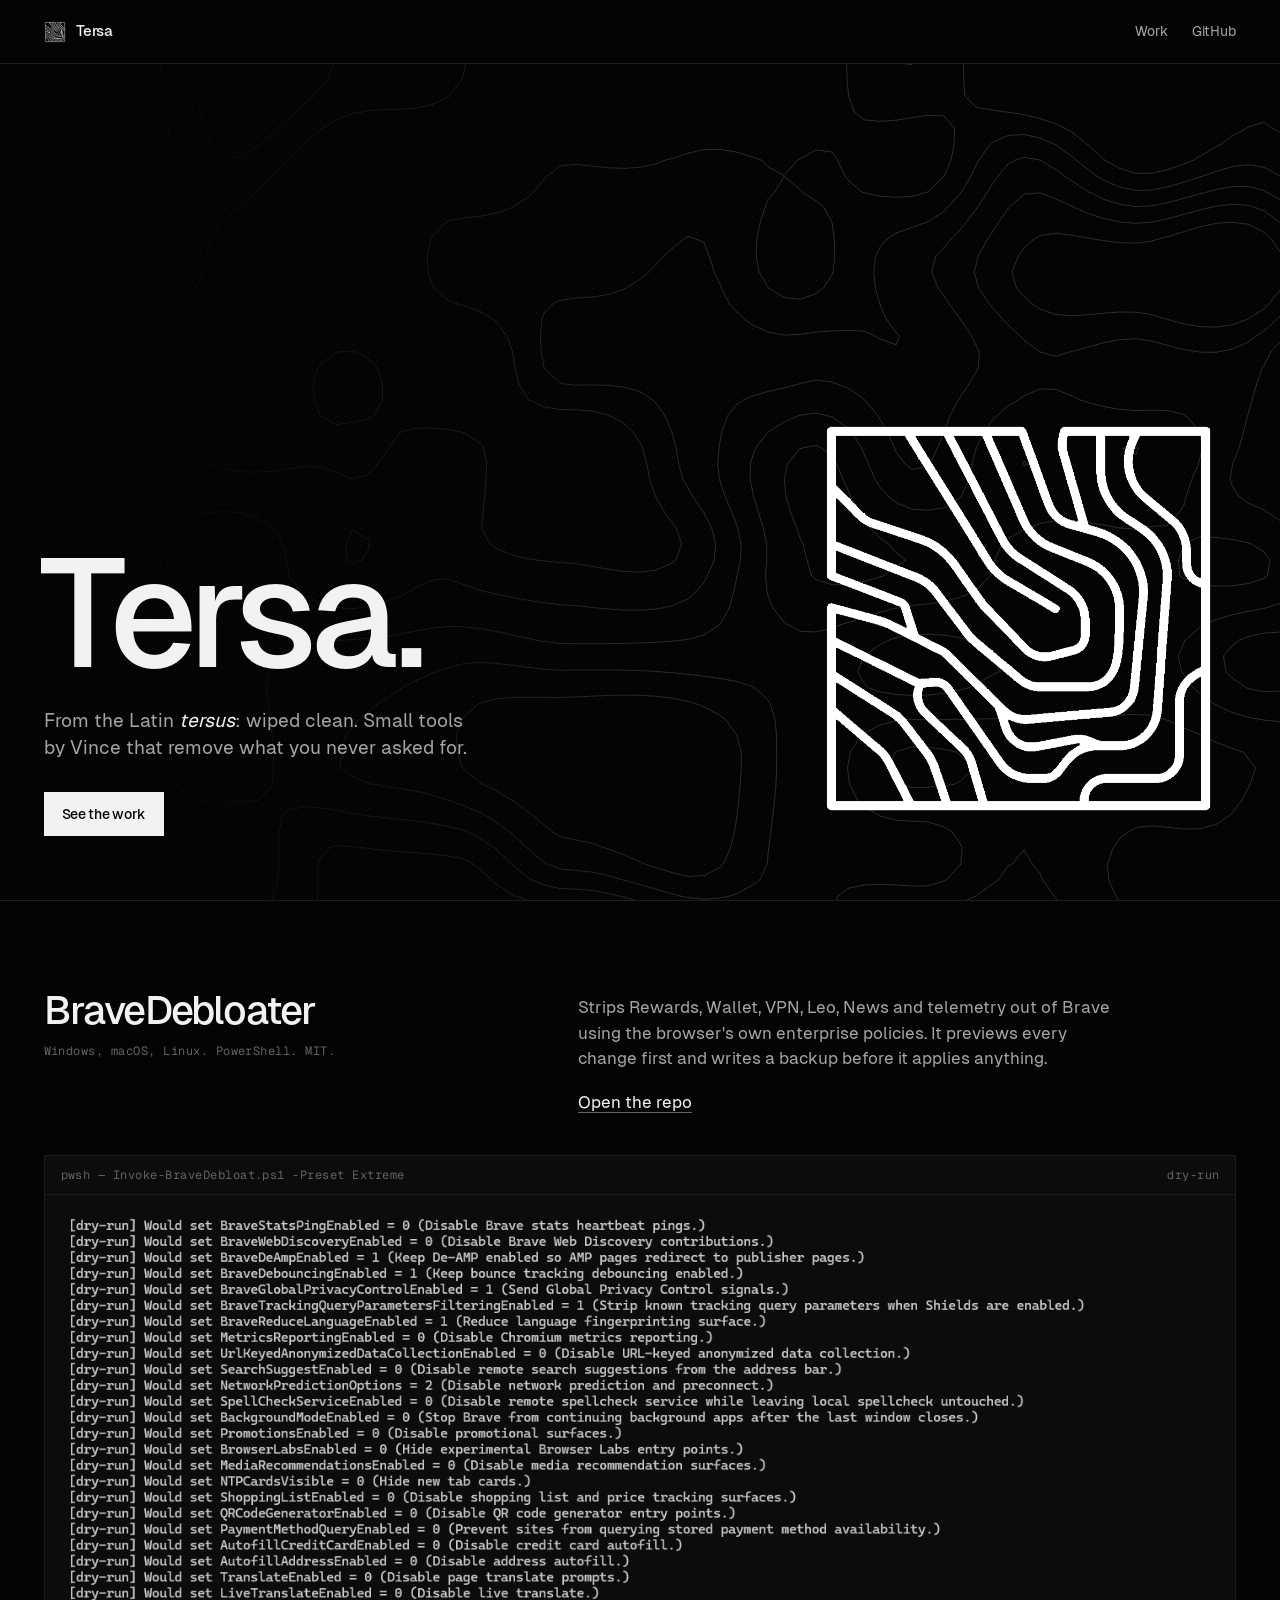
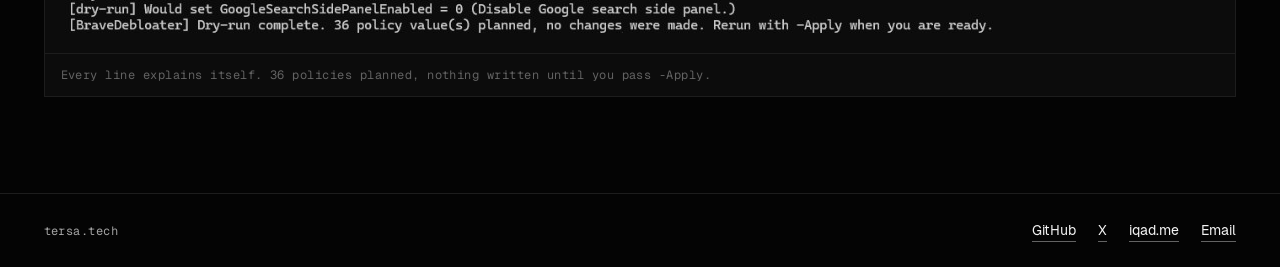
==== index.html @ a469befe "Publish the Tersa site for GitHub Pages. Co-authored-by: Cursor <cursoragent@cursor.com>" ====
<!doctype html>
<html lang="en">
<head>
  <meta charset="utf-8" />
  <meta name="viewport" content="width=device-width, initial-scale=1" />
  <title>Tersa</title>
  <meta name="description" content="Tersa, from the Latin tersus: wiped clean. Small tools by Vince that remove what you never asked for. Home of BraveDebloater." />
  <meta name="theme-color" content="#121212" />
  <link rel="canonical" href="https://tersa.tech/" />
  <link rel="icon" type="image/png" href="/assets/favicon.png" />
  <link rel="apple-touch-icon" href="/assets/apple-touch.png" />
  <meta property="og:type" content="website" />
  <meta property="og:url" content="https://tersa.tech/" />
  <meta property="og:title" content="Tersa" />
  <meta property="og:description" content="From the Latin tersus: wiped clean. Small tools that remove what you never asked for." />
  <meta property="og:image" content="https://tersa.tech/assets/og.png" />
  <meta property="og:image:alt" content="Tersa mark" />
  <meta name="twitter:card" content="summary" />
  <meta name="twitter:title" content="Tersa" />
  <meta name="twitter:description" content="From the Latin tersus: wiped clean. Small tools that remove what you never asked for." />
  <meta name="twitter:image" content="https://tersa.tech/assets/og.png" />
  <link rel="preload" href="/assets/fonts/geist-sans-400.woff2" as="font" type="font/woff2" crossorigin />
  <link rel="preload" href="/assets/fonts/geist-sans-500.woff2" as="font" type="font/woff2" crossorigin />
  <link rel="preload" href="/assets/fonts/geist-mono-400.woff2" as="font" type="font/woff2" crossorigin />
  <link rel="stylesheet" href="/site.css" />
  <noscript><style>.reveal{opacity:1!important;animation:none!important;transform:none!important}</style></noscript>
</head>
<body>
  <a class="skip" href="#work">Skip to work</a>

  <header>
    <a class="brand" href="/">
      <img src="/assets/tersa-mark-white.png" width="22" height="22" alt="" />
      <span class="wordmark">Tersa</span>
    </a>
    <nav>
      <a href="#work">Work</a>
      <a href="https://github.com/osfv" target="_blank" rel="noopener">GitHub</a>
    </nav>
  </header>

  <section class="hero">
    <canvas class="contour" aria-hidden="true"></canvas>
    <div class="hero-copy reveal">
      <h1>Tersa.</h1>
      <p class="lede">From the Latin <em>tersus</em>: wiped clean. Small tools by Vince that remove what you never asked for.</p>
      <a class="btn" href="#work">See the work</a>
    </div>
    <div class="mark-wrap reveal">
      <img src="/assets/tersa-mark-white.png" width="440" height="440" alt="Tersa mark" />
    </div>
  </section>

  <section class="work" id="work">
    <div class="work-head">
      <div class="reveal">
        <h2>BraveDebloater</h2>
        <p class="facts mono">Windows, macOS, Linux. PowerShell. MIT.</p>
      </div>
      <div class="work-copy reveal">
        <p>Strips Rewards, Wallet, VPN, Leo, News and telemetry out of Brave using the browser's own enterprise policies. It previews every change first and writes a backup before it applies anything.</p>
        <a href="https://github.com/osfv/BraveDebloater" target="_blank" rel="noopener">Open the repo</a>
      </div>
    </div>
    <figure class="shot reveal">
      <div class="shot-bar mono" aria-hidden="true">
        <span>pwsh &mdash; Invoke-BraveDebloat.ps1 -Preset Extreme</span>
        <span>dry-run</span>
      </div>
      <div class="shot-body">
        <img src="/assets/work/dry-run.png" width="1024" height="420" loading="lazy" alt="BraveDebloater dry-run output. Each line reads Would set, then a policy name and value with a plain explanation, ending with: Dry-run complete. 36 policy values planned, no changes were made." />
      </div>
      <figcaption class="mono">Every line explains itself. 36 policies planned, nothing written until you pass -Apply.</figcaption>
    </figure>
  </section>

  <footer>
    <a class="foot-home mono" href="/">tersa.tech</a>
    <div class="foot-links">
      <a href="https://github.com/osfv" target="_blank" rel="noopener">GitHub</a>
      <a href="https://x.com/oxcipity" target="_blank" rel="noopener">X</a>
      <a href="https://iqad.me" target="_blank" rel="noopener">iqad.me</a>
      <a href="mailto:hi@iqad.baby">Email</a>
    </div>
  </footer>

  <script src="/site.js" defer></script>
</body>
</html>
---- site.css ----
@font-face {
  font-family: "Geist";
  src: url("/assets/fonts/geist-sans-400.woff2") format("woff2");
  font-weight: 400;
  font-style: normal;
  font-display: swap;
}

@font-face {
  font-family: "Geist";
  src: url("/assets/fonts/geist-sans-500.woff2") format("woff2");
  font-weight: 500;
  font-style: normal;
  font-display: swap;
}

@font-face {
  font-family: "Geist Mono";
  src: url("/assets/fonts/geist-mono-400.woff2") format("woff2");
  font-weight: 400;
  font-style: normal;
  font-display: swap;
}

:root {
  color-scheme: dark;
  --bg: oklch(11% 0 0);
  --panel: oklch(13% 0 0);
  --ink: oklch(96% 0 0);
  --mute: oklch(72% 0 0);
  --dim: oklch(50% 0 0);
  --line: oklch(23% 0 0);
  --pad: clamp(18px, 3.4vw, 48px);
  --nav: 64px;
}

* { box-sizing: border-box; }

html {
  background: var(--bg);
  scroll-behavior: smooth;
  scrollbar-width: thin;
  scrollbar-color: var(--line) transparent;
}

body {
  margin: 0;
  min-height: 100dvh;
  background: var(--bg);
  color: var(--mute);
  font: 400 17px/1.5 Geist, ui-sans-serif, system-ui, sans-serif;
  -webkit-font-smoothing: antialiased;
  text-rendering: optimizeLegibility;
}

body::before {
  content: "";
  position: fixed;
  inset: 0;
  z-index: 8;
  pointer-events: none;
  opacity: 0.05;
  background-image: url("data:image/svg+xml,%3Csvg xmlns='http://www.w3.org/2000/svg' width='8' height='8'%3E%3Crect width='1' height='1' fill='%23fff'/%3E%3C/svg%3E");
}

::selection {
  background: var(--ink);
  color: var(--bg);
}

.skip {
  position: absolute;
  left: 12px;
  top: 8px;
  z-index: 12;
  padding: 8px 12px;
  background: var(--ink);
  color: var(--bg);
  text-decoration: none;
  transform: translateY(-200%);
}

.skip:focus { transform: none; }

a {
  color: var(--ink);
  text-decoration: none;
  box-shadow: 0 1px 0 var(--dim);
}

a:hover {
  color: var(--bg);
  background: var(--ink);
  box-shadow: 0 1px 0 var(--ink);
}

a:focus-visible {
  outline: 2px solid var(--ink);
  outline-offset: 3px;
}

.mono {
  font-family: "Geist Mono", ui-monospace, monospace;
  font-size: 12px;
  letter-spacing: 0.04em;
}

/* Header */

header {
  position: sticky;
  top: 0;
  z-index: 6;
  height: var(--nav);
  display: flex;
  align-items: center;
  justify-content: space-between;
  gap: 24px;
  padding: 0 var(--pad);
  background: color-mix(in oklab, var(--bg) 86%, transparent);
  backdrop-filter: blur(6px);
  border-bottom: 1px solid var(--line);
}

.brand {
  display: inline-flex;
  align-items: center;
  gap: 10px;
  color: var(--ink);
  box-shadow: none;
}

.brand:hover {
  color: var(--ink);
  background: none;
  box-shadow: none;
}

.brand img {
  width: 22px;
  height: 22px;
  display: block;
}

.wordmark {
  font-weight: 500;
  font-size: 15px;
  letter-spacing: -0.03em;
}

nav {
  display: flex;
  align-items: center;
  gap: 24px;
}

nav a {
  color: var(--mute);
  box-shadow: none;
  font-size: 14px;
}

nav a:hover { color: var(--bg); }

/* Hero */

.hero {
  position: relative;
  isolation: isolate;
  overflow: hidden;
  display: grid;
  grid-template-columns: minmax(0, 1fr) auto;
  gap: clamp(24px, 5vw, 80px);
  align-items: end;
  min-height: calc(100dvh - var(--nav));
  padding: 64px var(--pad) 64px;
}

.contour {
  position: absolute;
  inset: 0;
  z-index: -1;
  pointer-events: none;
  mask-image: linear-gradient(to right, transparent 8%, #000 55%);
  -webkit-mask-image: linear-gradient(to right, transparent 8%, #000 55%);
}

.hero-copy {
  max-width: 36rem;
}

h1 {
  margin: 0 0 20px -0.04em;
  color: var(--ink);
  font-size: clamp(72px, 12vw, 168px);
  font-weight: 500;
  letter-spacing: -0.06em;
  line-height: 0.95;
}

.lede {
  margin: 0 0 30px;
  max-width: 34ch;
  font-size: 19px;
  line-height: 1.45;
}

.lede em {
  color: var(--ink);
  font-style: italic;
}

.btn {
  display: inline-flex;
  align-items: center;
  min-height: 44px;
  padding: 0 18px;
  background: var(--ink);
  color: var(--bg);
  box-shadow: none;
  font-size: 14px;
  font-weight: 500;
  letter-spacing: -0.02em;
  white-space: nowrap;
}

.btn:hover {
  background: transparent;
  color: var(--ink);
  box-shadow: inset 0 0 0 1px var(--ink);
}

.btn:active { transform: translateY(1px); }

.mark-wrap img {
  display: block;
  width: min(34vw, 440px);
  height: auto;
}

/* Work */

.work {
  padding: 88px var(--pad) 96px;
  border-top: 1px solid var(--line);
  scroll-margin-top: var(--nav);
}

.work-head {
  display: grid;
  grid-template-columns: minmax(0, 5fr) minmax(0, 7fr);
  gap: clamp(28px, 5vw, 80px);
  align-items: start;
  margin-bottom: 40px;
}

.work h2 {
  margin: 0 0 10px;
  color: var(--ink);
  font-size: clamp(30px, 3.6vw, 40px);
  font-weight: 500;
  letter-spacing: -0.045em;
  line-height: 1.08;
}

.work-copy {
  max-width: 34rem;
  padding-top: 6px;
}

.work-copy p {
  margin: 0 0 18px;
  max-width: 52ch;
}

.facts {
  margin: 0;
  color: var(--dim);
}

/* Terminal frame. Background matches the screenshot exactly so the image has no edge. */

.shot {
  --shell: #0c0c0c;
  margin: 0;
  border: 1px solid var(--line);
  background: var(--shell);
}

.shot-bar {
  display: flex;
  justify-content: space-between;
  gap: 16px;
  padding: 10px 16px;
  color: var(--dim);
  border-bottom: 1px solid var(--line);
  white-space: nowrap;
  overflow: hidden;
}

.shot-bar span:first-child {
  overflow: hidden;
  text-overflow: ellipsis;
}

.shot-body {
  position: relative;
  padding: 18px 20px 20px;
  overflow-x: auto;
  scrollbar-width: none;
}

.shot-body::-webkit-scrollbar { display: none; }

.shot-body img {
  display: block;
  width: min(100%, 1024px);
  height: auto;
}

.shot figcaption {
  padding: 12px 16px;
  color: var(--dim);
  border-top: 1px solid var(--line);
}

/* Footer */

footer {
  display: flex;
  flex-wrap: wrap;
  align-items: center;
  justify-content: space-between;
  gap: 14px 28px;
  padding: 26px var(--pad);
  border-top: 1px solid var(--line);
  color: var(--dim);
}

.foot-home {
  color: var(--mute);
  box-shadow: none;
}

.foot-home:hover {
  color: var(--bg);
}

.foot-links {
  display: flex;
  flex-wrap: wrap;
  gap: 22px;
}

.foot-links a {
  font-size: 14px;
}

/* 404 */

.lost {
  min-height: calc(100dvh - var(--nav));
  display: grid;
  align-content: center;
  padding: 48px var(--pad) 80px;
  max-width: 40rem;
}

.lost-mark {
  width: 72px;
  height: auto;
  margin-bottom: 22px;
}

.lost h1 {
  margin-bottom: 10px;
  font-size: clamp(48px, 8vw, 96px);
}

.lost p { margin: 0 0 28px; }

/* Motion */

.hero .reveal { opacity: 0; }
html.is-ready .hero-copy { animation: snap-in 420ms steps(4, end) 40ms both; }
html.is-ready .mark-wrap { animation: snap-in 560ms steps(4, end) 140ms both; }

.work .reveal {
  opacity: 0;
  transform: translateY(10px);
  transition: opacity 480ms steps(4, end), transform 480ms cubic-bezier(0.16, 1, 0.3, 1);
}

.work .reveal.in {
  opacity: 1;
  transform: none;
}

.work-copy.reveal { transition-delay: 70ms; }
.shot.reveal { transition-delay: 140ms; }

html:not(.is-ready) .lost > * { opacity: 0; }
html.is-ready .lost > * { animation: snap-in 400ms steps(4, end) var(--d, 0ms) both; }

@keyframes snap-in {
  from { opacity: 0; }
  to { opacity: 1; }
}

/* Mobile */

@media (max-width: 767px) {
  .hero {
    grid-template-columns: 1fr;
    align-items: start;
    align-content: space-between;
    padding: 36px var(--pad) 40px;
    gap: 40px;
  }

  .contour {
    mask-image: linear-gradient(to bottom, #000 30%, transparent 85%);
    -webkit-mask-image: linear-gradient(to bottom, #000 30%, transparent 85%);
  }

  .mark-wrap { order: -1; }

  .mark-wrap img { width: 120px; }

  h1 { font-size: clamp(64px, 20vw, 96px); }

  .lede {
    font-size: 17px;
    max-width: none;
  }

  .work { padding: 56px var(--pad) 64px; }

  .work-head {
    grid-template-columns: 1fr;
    gap: 18px;
    margin-bottom: 28px;
  }

  .work-copy { padding-top: 0; }

  .shot-body { padding: 14px; }

  /* Keep the text legible: hold the image near native size and let it pan. */
  .shot-body img {
    width: 880px;
    max-width: none;
  }

  footer {
    flex-direction: column;
    align-items: flex-start;
  }
}

@media (prefers-reduced-motion: reduce) {
  html { scroll-behavior: auto; }

  .hero .reveal,
  .work .reveal,
  html.is-ready .lost > * {
    opacity: 1 !important;
    transform: none !important;
    animation: none !important;
    transition: none !important;
  }

  .btn:active { transform: none; }
}
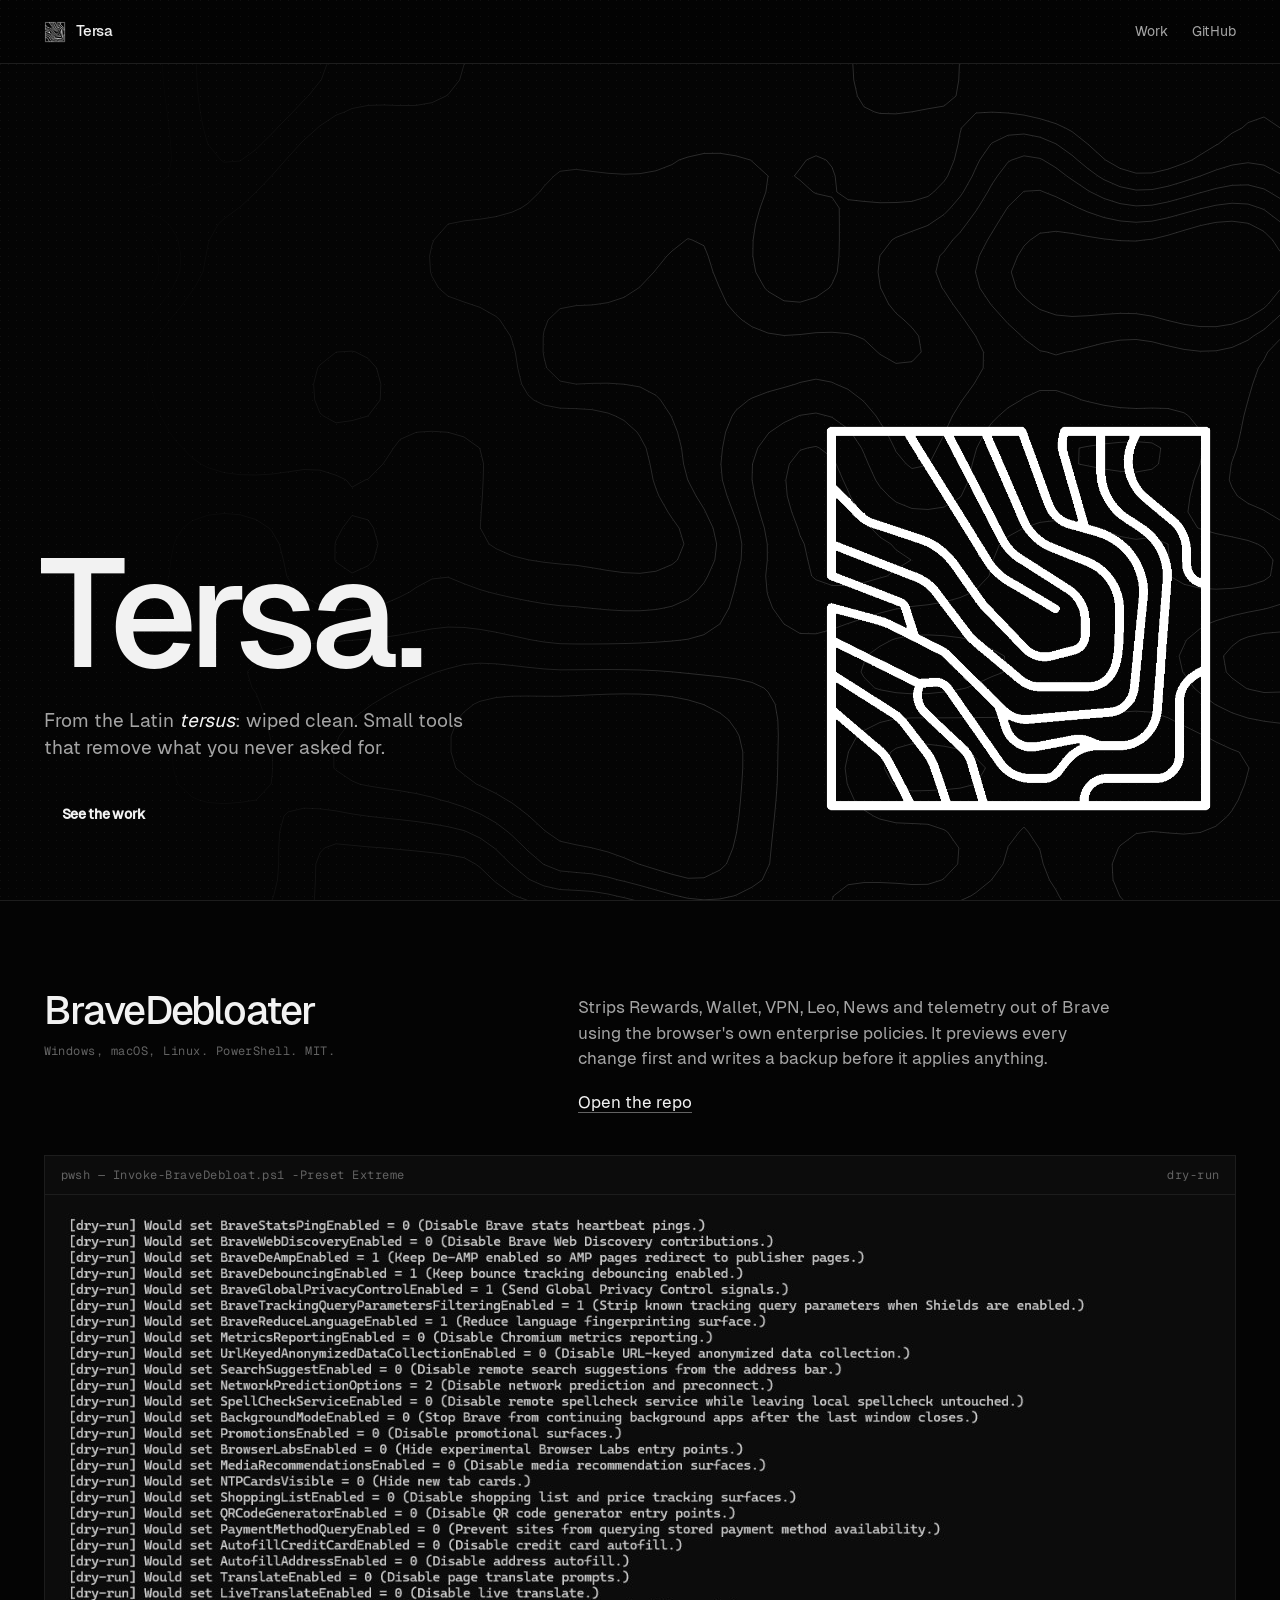
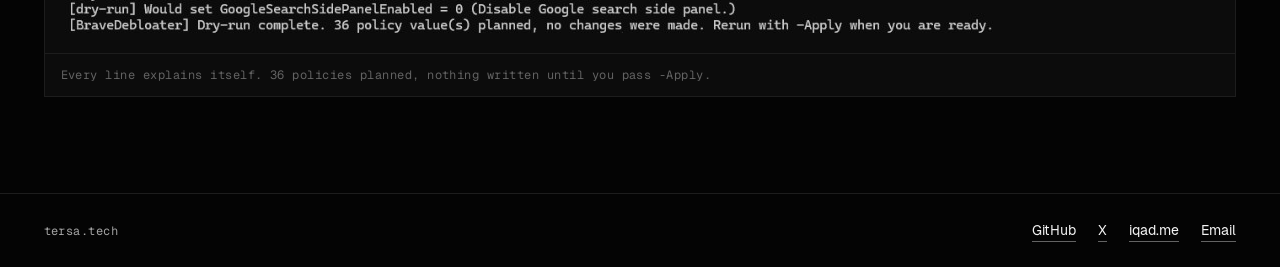
==== commit f911b57c: "Drop the See the work outline and Vince from the lede. Co-authored-by: Cursor <cursoragent@cursor.co" ====
--- a/index.html
+++ b/index.html
@@ -4,7 +4,7 @@
   <meta charset="utf-8" />
   <meta name="viewport" content="width=device-width, initial-scale=1" />
   <title>Tersa</title>
-  <meta name="description" content="Tersa, from the Latin tersus: wiped clean. Small tools by Vince that remove what you never asked for. Home of BraveDebloater." />
+  <meta name="description" content="Tersa, from the Latin tersus: wiped clean. Small tools that remove what you never asked for. Home of BraveDebloater." />
   <meta name="theme-color" content="#121212" />
   <link rel="canonical" href="https://tersa.tech/" />
   <link rel="icon" type="image/png" href="/assets/favicon.png" />
@@ -43,7 +43,7 @@
     <canvas class="contour" aria-hidden="true"></canvas>
     <div class="hero-copy reveal">
       <h1>Tersa.</h1>
-      <p class="lede">From the Latin <em>tersus</em>: wiped clean. Small tools by Vince that remove what you never asked for.</p>
+      <p class="lede">From the Latin <em>tersus</em>: wiped clean. Small tools that remove what you never asked for.</p>
       <a class="btn" href="#work">See the work</a>
     </div>
     <div class="mark-wrap reveal">
--- a/site.css
+++ b/site.css
@@ -215,19 +215,19 @@
   align-items: center;
   min-height: 44px;
   padding: 0 18px;
+  background: transparent;
+  color: var(--ink);
+  box-shadow: none;
+  font-size: 14px;
+  font-weight: 700;
+  letter-spacing: -0.02em;
+  white-space: nowrap;
+}
+
+.btn:hover {
   background: var(--ink);
   color: var(--bg);
   box-shadow: none;
-  font-size: 14px;
-  font-weight: 500;
-  letter-spacing: -0.02em;
-  white-space: nowrap;
-}
-
-.btn:hover {
-  background: transparent;
-  color: var(--ink);
-  box-shadow: inset 0 0 0 1px var(--ink);
 }
 
 .btn:active { transform: translateY(1px); }
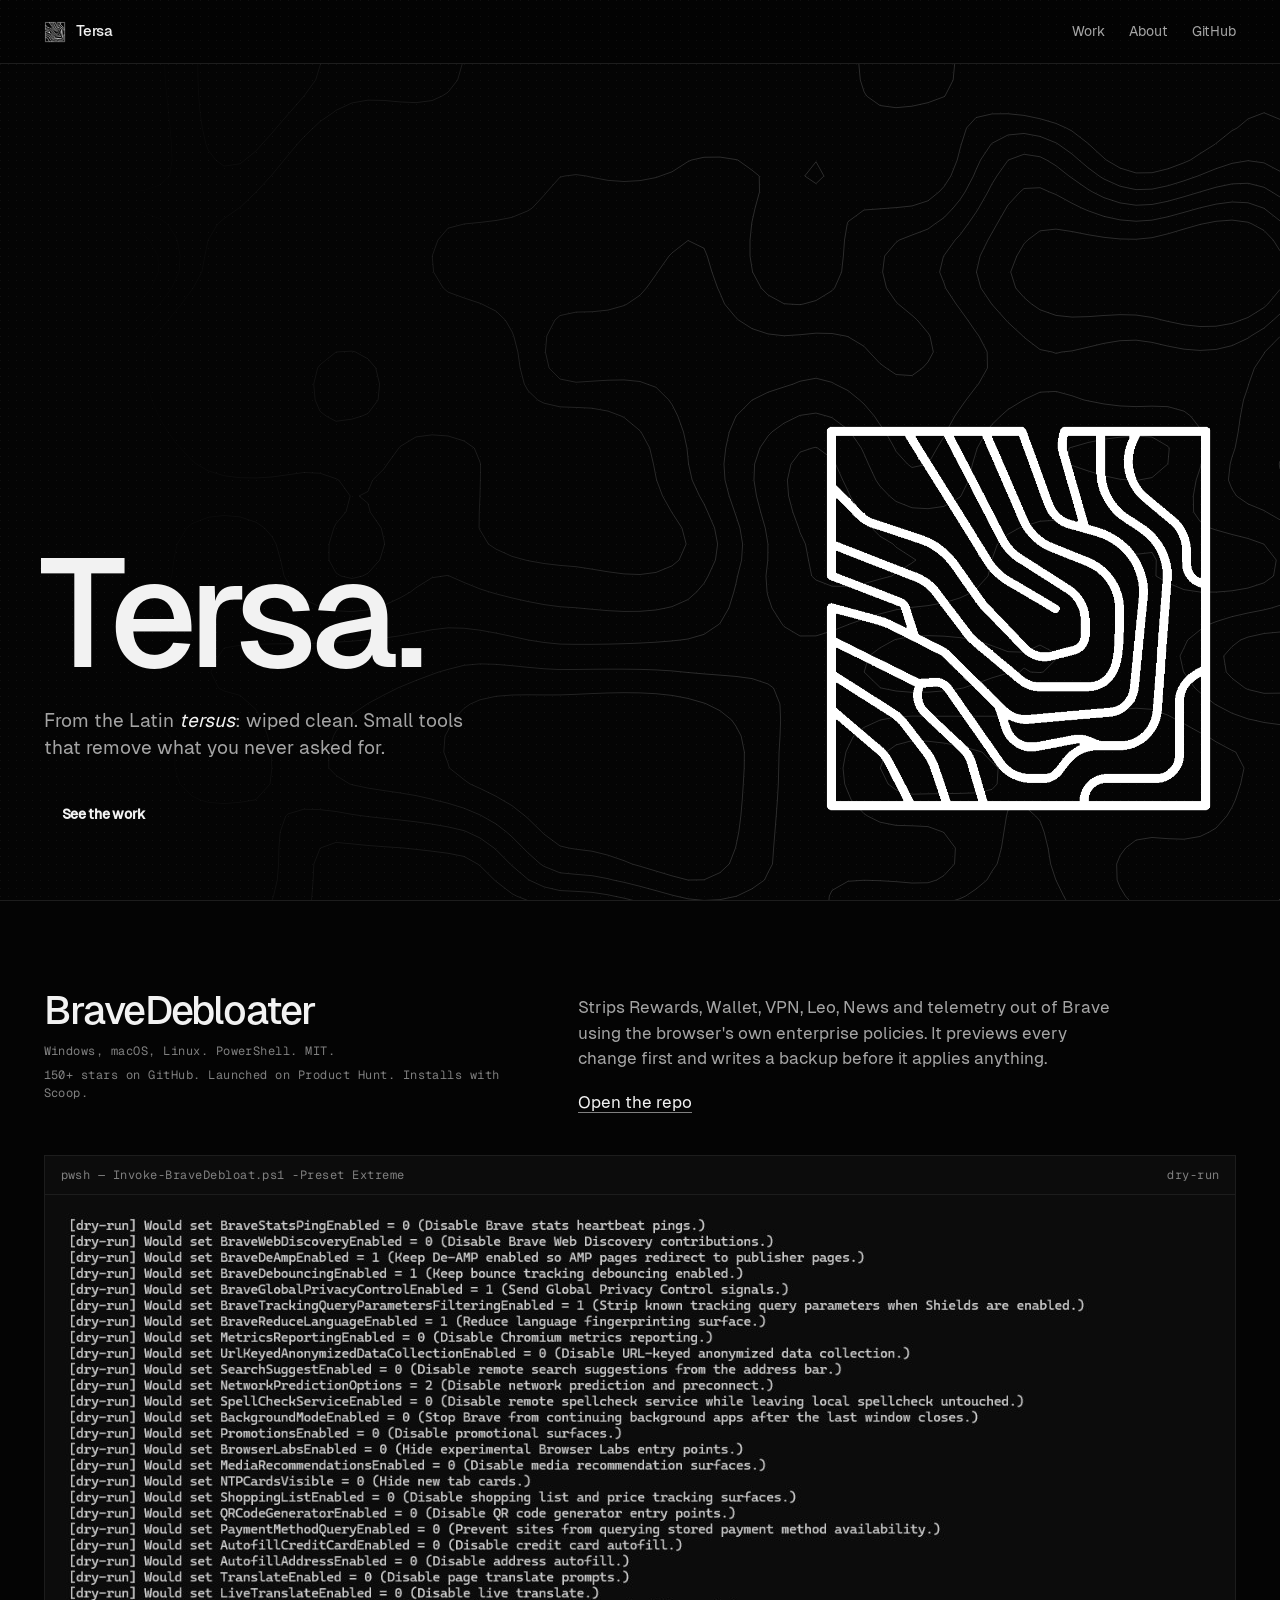
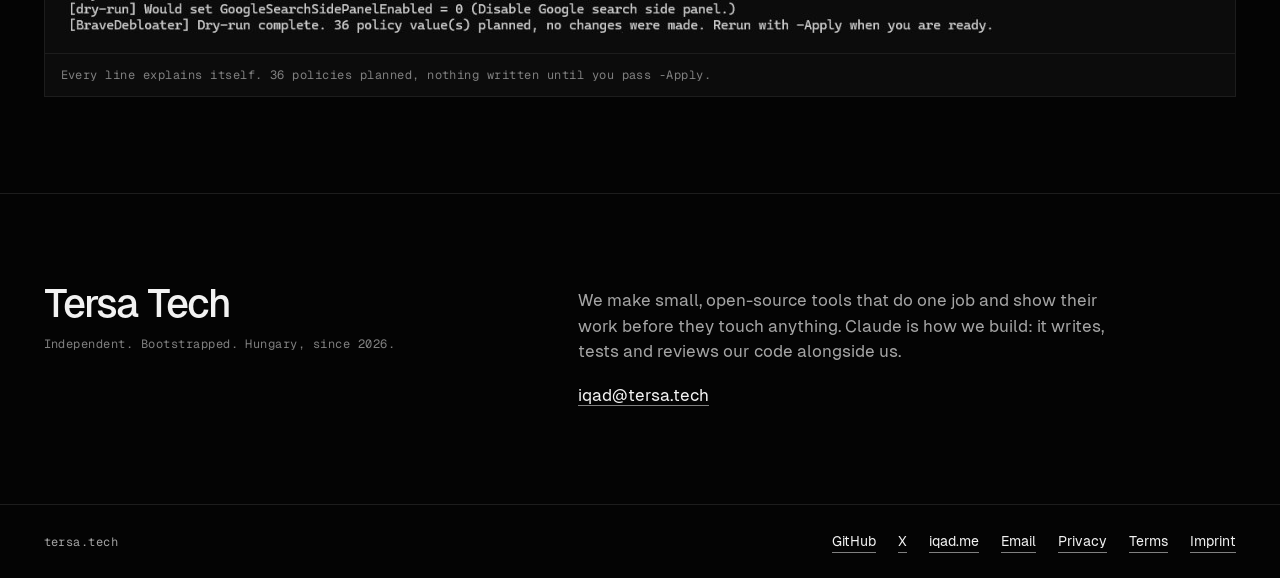
==== commit d7b70846: "Add privacy, terms and imprint pages, and an About section. The site had no legal pages. These cover" ====
--- a/index.html
+++ b/index.html
@@ -3,13 +3,14 @@
 <head>
   <meta charset="utf-8" />
   <meta name="viewport" content="width=device-width, initial-scale=1" />
-  <title>Tersa</title>
+  <title>Tersa Tech</title>
   <meta name="description" content="Tersa, from the Latin tersus: wiped clean. Small tools that remove what you never asked for. Home of BraveDebloater." />
   <meta name="theme-color" content="#121212" />
   <link rel="canonical" href="https://tersa.tech/" />
   <link rel="icon" type="image/png" href="/assets/favicon.png" />
   <link rel="apple-touch-icon" href="/assets/apple-touch.png" />
   <meta property="og:type" content="website" />
+  <meta property="og:site_name" content="Tersa Tech" />
   <meta property="og:url" content="https://tersa.tech/" />
   <meta property="og:title" content="Tersa" />
   <meta property="og:description" content="From the Latin tersus: wiped clean. Small tools that remove what you never asked for." />
@@ -24,6 +25,20 @@
   <link rel="preload" href="/assets/fonts/geist-mono-400.woff2" as="font" type="font/woff2" crossorigin />
   <link rel="stylesheet" href="/site.css" />
   <noscript><style>.reveal{opacity:1!important;animation:none!important;transform:none!important}</style></noscript>
+  <script type="application/ld+json">
+  {
+    "@context": "https://schema.org",
+    "@type": "Organization",
+    "name": "Tersa Tech",
+    "alternateName": "Tersa",
+    "url": "https://tersa.tech/",
+    "logo": "https://tersa.tech/assets/icon-512.png",
+    "email": "iqad@tersa.tech",
+    "foundingDate": "2026",
+    "address": {"@type": "PostalAddress", "addressCountry": "HU"},
+    "sameAs": ["https://github.com/osfv", "https://x.com/oxcipity"]
+  }
+  </script>
 </head>
 <body>
   <a class="skip" href="#work">Skip to work</a>
@@ -35,10 +50,12 @@
     </a>
     <nav>
       <a href="#work">Work</a>
+      <a href="#studio">About</a>
       <a href="https://github.com/osfv" target="_blank" rel="noopener">GitHub</a>
     </nav>
   </header>
 
+  <main>
   <section class="hero">
     <canvas class="contour" aria-hidden="true"></canvas>
     <div class="hero-copy reveal">
@@ -56,6 +73,7 @@
       <div class="reveal">
         <h2>BraveDebloater</h2>
         <p class="facts mono">Windows, macOS, Linux. PowerShell. MIT.</p>
+        <p class="facts mono">150+ stars on GitHub. Launched on Product Hunt. Installs with Scoop.</p>
       </div>
       <div class="work-copy reveal">
         <p>Strips Rewards, Wallet, VPN, Leo, News and telemetry out of Brave using the browser's own enterprise policies. It previews every change first and writes a backup before it applies anything.</p>
@@ -74,13 +92,30 @@
     </figure>
   </section>
 
+  <section class="studio" id="studio">
+    <div class="work-head">
+      <div class="reveal">
+        <h2>Tersa Tech</h2>
+        <p class="facts mono">Independent. Bootstrapped. Hungary, since 2026.</p>
+      </div>
+      <div class="work-copy reveal">
+        <p>We make small, open-source tools that do one job and show their work before they touch anything. Claude is how we build: it writes, tests and reviews our code alongside us.</p>
+        <a href="mailto:iqad@tersa.tech">iqad@tersa.tech</a>
+      </div>
+    </div>
+  </section>
+  </main>
+
   <footer>
     <a class="foot-home mono" href="/">tersa.tech</a>
     <div class="foot-links">
       <a href="https://github.com/osfv" target="_blank" rel="noopener">GitHub</a>
       <a href="https://x.com/oxcipity" target="_blank" rel="noopener">X</a>
       <a href="https://iqad.me" target="_blank" rel="noopener">iqad.me</a>
-      <a href="mailto:hi@iqad.baby">Email</a>
+      <a href="mailto:iqad@tersa.tech">Email</a>
+      <a href="/privacy/">Privacy</a>
+      <a href="/terms/">Terms</a>
+      <a href="/imprint/">Imprint</a>
     </div>
   </footer>
 
--- a/site.css
+++ b/site.css
@@ -28,7 +28,7 @@
   --panel: oklch(13% 0 0);
   --ink: oklch(96% 0 0);
   --mute: oklch(72% 0 0);
-  --dim: oklch(50% 0 0);
+  --dim: oklch(60% 0 0);
   --line: oklch(23% 0 0);
   --pad: clamp(18px, 3.4vw, 48px);
   --nav: 64px;
@@ -278,6 +278,23 @@
   color: var(--dim);
 }
 
+.facts + .facts { margin-top: 6px; }
+
+.studio {
+  padding: 88px var(--pad) 56px;
+  border-top: 1px solid var(--line);
+  scroll-margin-top: var(--nav);
+}
+
+.studio h2 {
+  margin: 0 0 10px;
+  color: var(--ink);
+  font-size: clamp(30px, 3.6vw, 40px);
+  font-weight: 500;
+  letter-spacing: -0.045em;
+  line-height: 1.08;
+}
+
 /* Terminal frame. Background matches the screenshot exactly so the image has no edge. */
 
 .shot {
@@ -379,19 +396,70 @@
 
 .lost p { margin: 0 0 28px; }
 
+/* Legal pages */
+
+.doc {
+  max-width: 52rem;
+  padding: 72px var(--pad) 96px;
+}
+
+.doc h1 {
+  margin-bottom: 12px;
+  font-size: clamp(48px, 8vw, 88px);
+}
+
+.doc-date {
+  margin: 0 0 36px;
+  color: var(--dim);
+}
+
+.doc h2 {
+  margin: 44px 0 12px;
+  color: var(--ink);
+  font-size: 20px;
+  font-weight: 500;
+  letter-spacing: -0.02em;
+  line-height: 1.3;
+}
+
+.doc p {
+  margin: 0 0 16px;
+  max-width: 66ch;
+}
+
+.doc .doc-lede {
+  font-size: 19px;
+  line-height: 1.45;
+}
+
+.doc strong {
+  color: var(--ink);
+  font-weight: 500;
+}
+
+.doc ul {
+  margin: 0 0 16px;
+  padding-left: 1.2em;
+  max-width: 66ch;
+}
+
+.doc li { margin-bottom: 4px; }
+
 /* Motion */
 
 .hero .reveal { opacity: 0; }
 html.is-ready .hero-copy { animation: snap-in 420ms steps(4, end) 40ms both; }
 html.is-ready .mark-wrap { animation: snap-in 560ms steps(4, end) 140ms both; }
 
-.work .reveal {
+.work .reveal,
+.studio .reveal {
   opacity: 0;
   transform: translateY(10px);
   transition: opacity 480ms steps(4, end), transform 480ms cubic-bezier(0.16, 1, 0.3, 1);
 }
 
-.work .reveal.in {
+.work .reveal.in,
+.studio .reveal.in {
   opacity: 1;
   transform: none;
 }
@@ -446,6 +514,10 @@
 
   .shot-body { padding: 14px; }
 
+  .doc { padding: 48px var(--pad) 64px; }
+
+  .doc .doc-lede { font-size: 17px; }
+
   /* Keep the text legible: hold the image near native size and let it pan. */
   .shot-body img {
     width: 880px;
@@ -463,6 +535,7 @@
 
   .hero .reveal,
   .work .reveal,
+  .studio .reveal,
   html.is-ready .lost > * {
     opacity: 1 !important;
     transform: none !important;
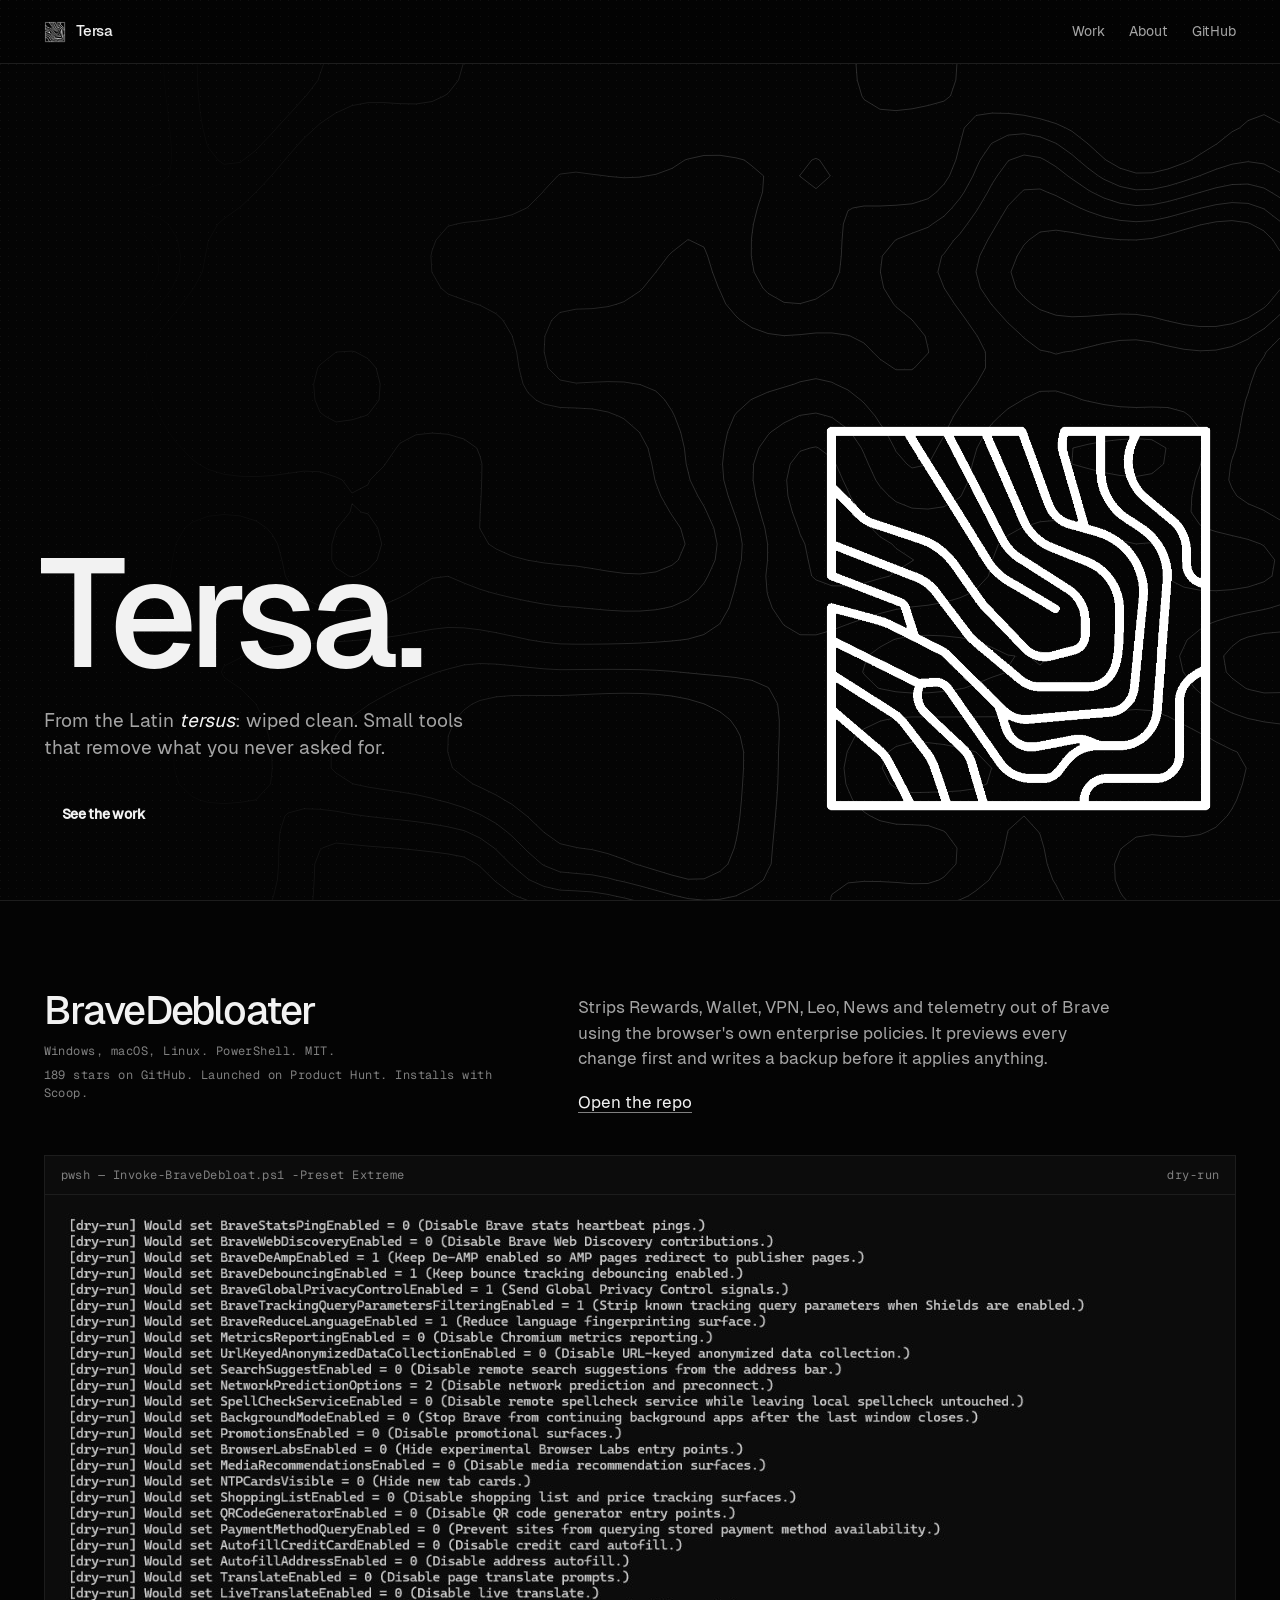
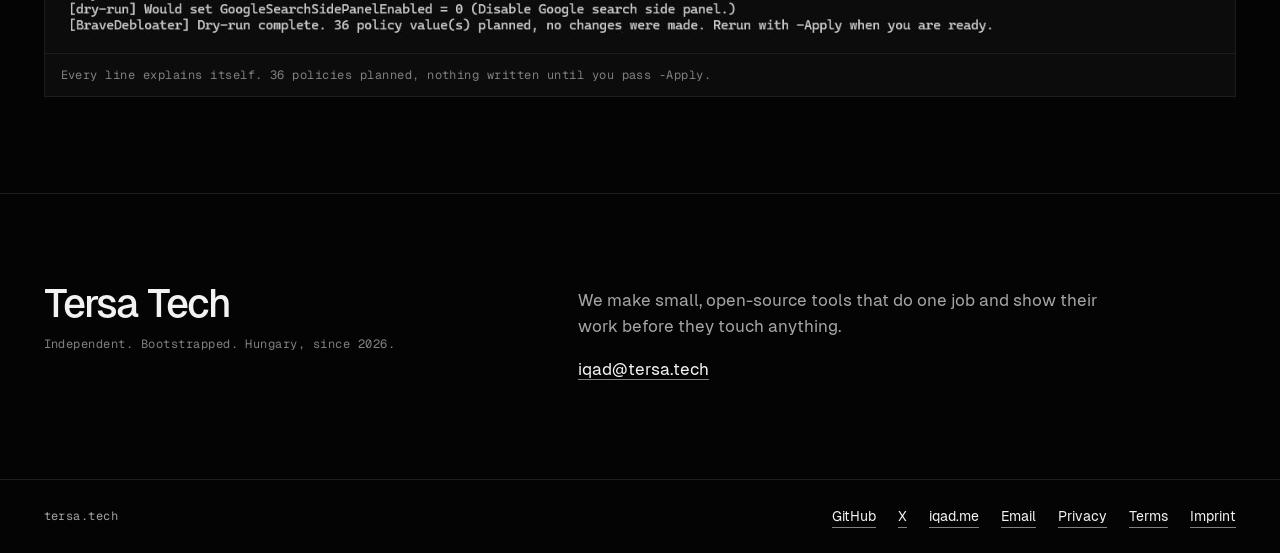
==== commit c2783bf0: "Deploy with Actions and pull the star count from GitHub. The home page said 150+ stars while the rep" ====
--- a/index.html
+++ b/index.html
@@ -73,7 +73,7 @@
       <div class="reveal">
         <h2>BraveDebloater</h2>
         <p class="facts mono">Windows, macOS, Linux. PowerShell. MIT.</p>
-        <p class="facts mono">150+ stars on GitHub. Launched on Product Hunt. Installs with Scoop.</p>
+        <p class="facts mono"><span data-stars>189</span> stars on GitHub. Launched on Product Hunt. Installs with Scoop.</p>
       </div>
       <div class="work-copy reveal">
         <p>Strips Rewards, Wallet, VPN, Leo, News and telemetry out of Brave using the browser's own enterprise policies. It previews every change first and writes a backup before it applies anything.</p>
@@ -99,7 +99,7 @@
         <p class="facts mono">Independent. Bootstrapped. Hungary, since 2026.</p>
       </div>
       <div class="work-copy reveal">
-        <p>We make small, open-source tools that do one job and show their work before they touch anything. Claude is how we build: it writes, tests and reviews our code alongside us.</p>
+        <p>We make small, open-source tools that do one job and show their work before they touch anything.</p>
         <a href="mailto:iqad@tersa.tech">iqad@tersa.tech</a>
       </div>
     </div>
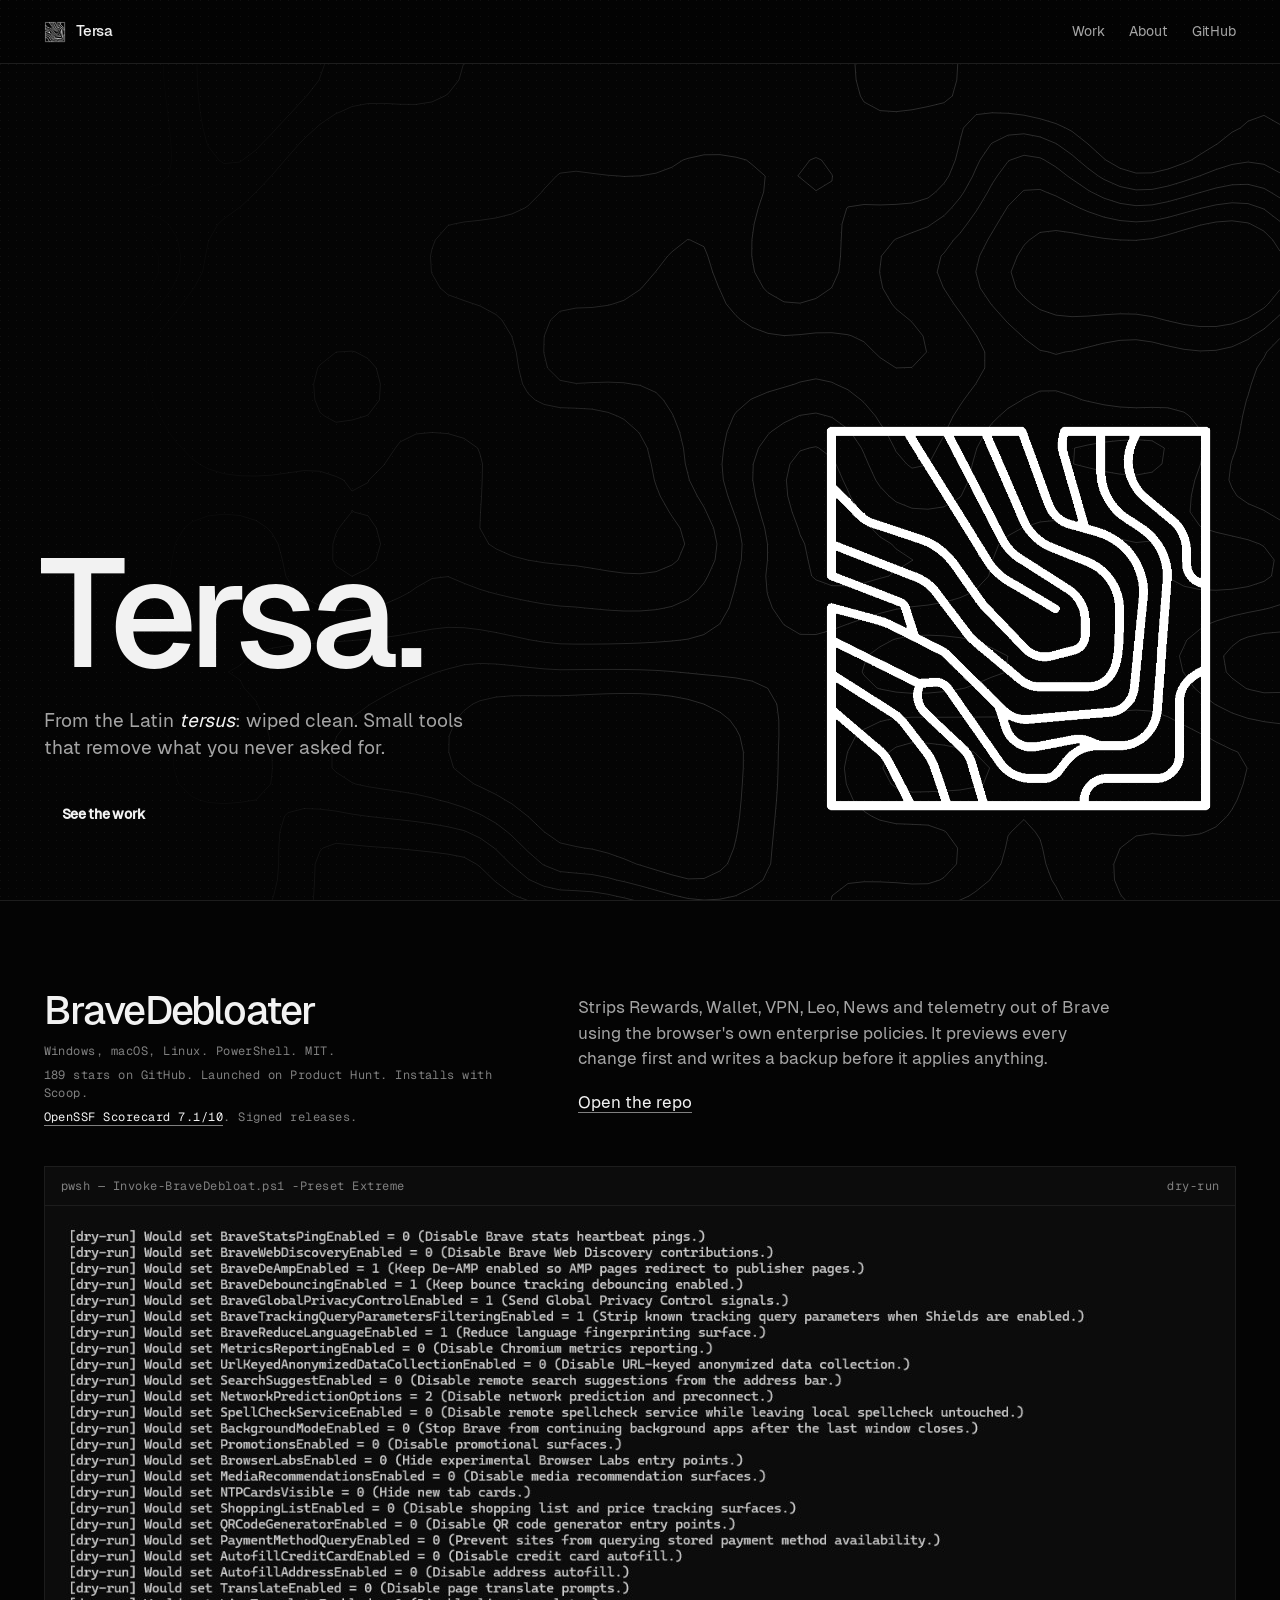
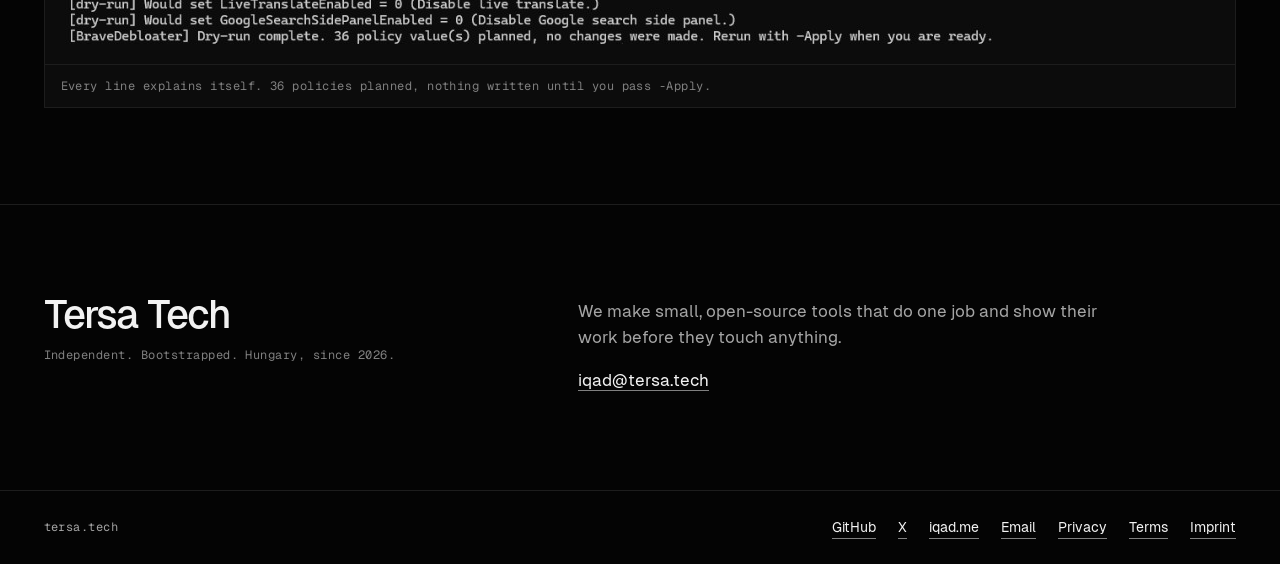
==== commit 757aa582: "Show BraveDebloater's OpenSSF Scorecard score. The deploy workflow fills it in from api.scorecard.de" ====
--- a/index.html
+++ b/index.html
@@ -74,6 +74,7 @@
         <h2>BraveDebloater</h2>
         <p class="facts mono">Windows, macOS, Linux. PowerShell. MIT.</p>
         <p class="facts mono"><span data-stars>189</span> stars on GitHub. Launched on Product Hunt. Installs with Scoop.</p>
+        <p class="facts mono"><a href="https://scorecard.dev/viewer/?uri=github.com/osfv/BraveDebloater" target="_blank" rel="noopener">OpenSSF Scorecard <span data-scorecard>7.1</span>/10</a>. Signed releases.</p>
       </div>
       <div class="work-copy reveal">
         <p>Strips Rewards, Wallet, VPN, Leo, News and telemetry out of Brave using the browser's own enterprise policies. It previews every change first and writes a backup before it applies anything.</p>
